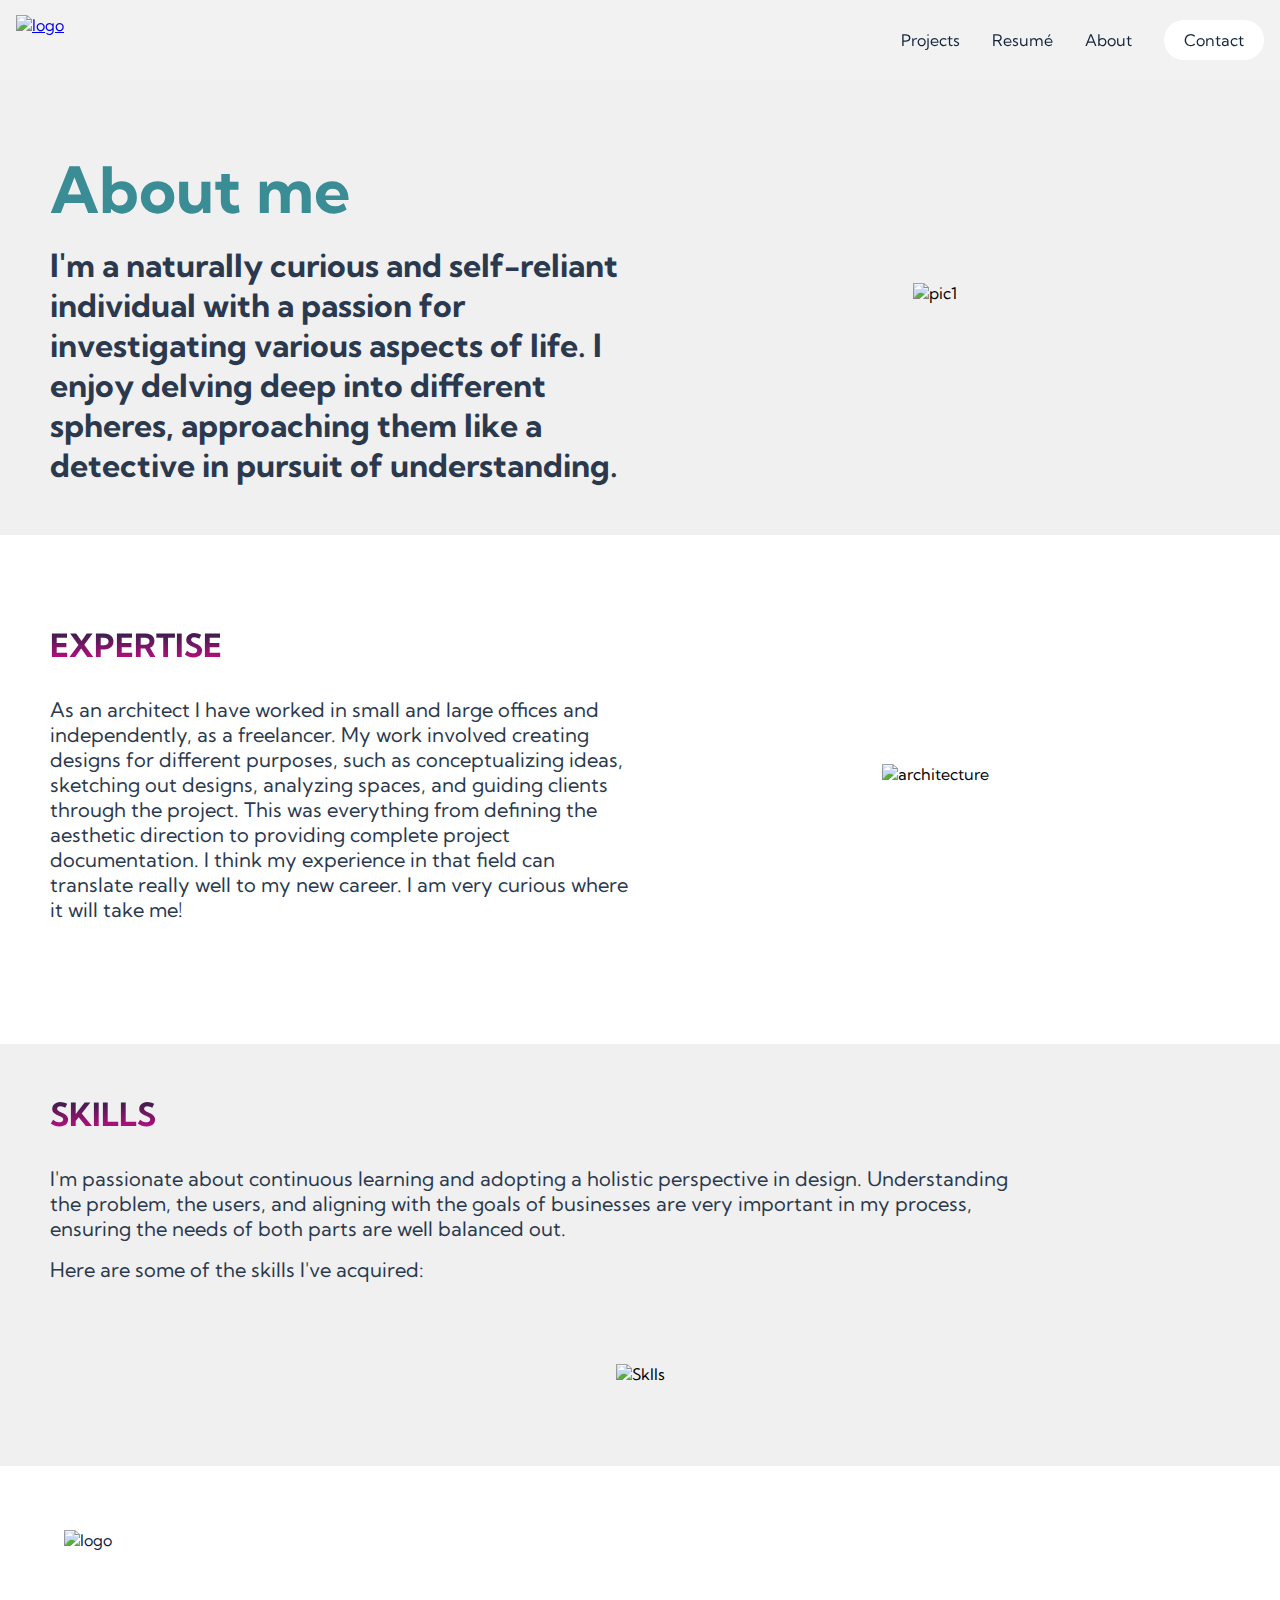
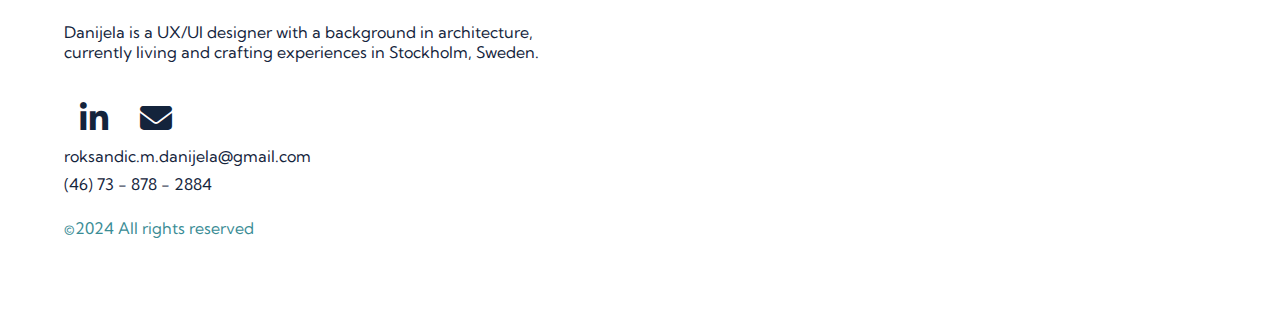
==== About.html @ 8c8cc1aa "Add files via upload" ====
<!DOCTYPE html>
<html lang="en">
<head>
    <!--Responsive website by Danijela Roksandic-->
    <meta charset="UTF-8">
    <meta name="viewport" content="width=device-width, initial-scale=1.0">
    <title>About</title>
    <link rel="stylesheet" href="styles.css"/>
    <link rel="stylesheet" href="https://cdnjs.cloudflare.com/ajax/libs/font-awesome/6.5.2/css/all.min.css" 
    />
    <link href="https://fonts.googleapis.com/css2?family=Kumbh+Sans:wght@100..900&family=Raleway:ital,wght@0,100..900;1,100..900&family=Roboto:ital,wght@0,100;0,300;0,400;0,500;0,700;0,900;1,100;1,300;1,400;1,500;1,700;1,900&display=swap" rel="stylesheet">
</head>
<body>
    <!--Navbar Section -->
   
    <nav class="navbar">

     <div class="navbar__container">
        
        <a href="/index.html" id="navbar__logo" aria-label="home">
            <img src="images/logonav.svg" alt="logo">
        </a>
     
        <div class="navbar__toggle" id="mobile-menu">
            <span class="bar"></span>
            <span class="bar"></span>
            <span class="bar"></span>
        </div>

       
        <ul class="navbar__menu">
            <li class="navbar__item">
                <a href="/index.html#cases" class="navbar__links" id="Cases">Projects</a>
            </li>
            <li class="navbar__item">
                <a href="/Resumé.html" class="navbar__links">Resumé</a>
            </li>
            <li class="navbar__item">
                <a href="#about" class="navbar__links">About</a>
            </li>
            <li class="navbar__btn">
                <a href="mailto:roksandic.m.danijela@gmail.com" class="button">Contact</a>
            </li>
        </ul>
     </div>
    </nav>

    <!-- Hero Section -->

    <div class="main" id="home">
        <div class="main__container">
              
            <div class="main__content">
                <h2 title="This is me!"> About me </h2>
                   
                <p class="about__heading">I'm a naturally curious and self-reliant individual with a passion for investigating various aspects of life. I enjoy delving deep into different spheres, approaching them like a detective in pursuit of understanding.
                   </p>
                    
            </div>
      
            <div class="main__img--container">
                <img src="images/picabout.svg" alt="pic1" id="main__img">
            </div>
         </div>
      
      </div>

      <!-- Expertise -->

      <div class="expertise" id="expertise">
        <div class="expertise__container">
            <div class="expertise__content">
                <h2>EXPERTISE</h2>
                <p>As an architect I have worked in small and large offices and independently, as a freelancer.
                    My work involved creating designs for different purposes, such as conceptualizing ideas, sketching out designs, analyzing spaces, and guiding clients through the project. This was everything from defining the aesthetic direction to providing complete project documentation.
                    I think my experience in that field can translate really well to my new career. 
                    I am very curious where it will take me!</p>
                                
                        </div>
            
                        <div class="expertise__img--container">
                            <img src="images/arch.svg" alt="architecture" id="architecture__img">
                        </div>
                    
                        </div>
                     
                </div>

     <!-- Skills-->

     <div class="expertise" id="skills">
        <div class="expertise__container">
        <div class="expertise__content">
            <h2>SKILLS</h2>
            <p>I'm passionate about continuous learning and adopting a holistic perspective in design. Understanding the problem, the users, and aligning with the goals of businesses are very important in my process, ensuring the needs of both parts are well balanced out.</p>
            <p>Here are some of the skills I've acquired:</p>
             </div>
            
             <div class="expertise__img--container">
                
             <img src="images/skills.svg" alt="Sklls" id="skills__img">
            </div>
            
            </div>
            </div>

       

       

      
    <!-- Footer Section -->

    <div class="footer">
      <div class="footer__container">
        <div class="footer__left">
          <div class="footer__logo">
              <a href="#home" id="footer__logo" aria-label="home">
                  <img src="images/logo.svg" alt="logo">
              </a>
          </div>
          <p>Danijela is a UX/UI designer with a background in architecture, 
              currently living and crafting experiences in Stockholm, Sweden.</p>
         
        </div>
        <div class="footer__right">
          <div class="social__icon">
          <a href="https://www.linkedin.com/in/danijela-roksandic/" target="_blank" aria-label="LinkedIn">
              <i class="fa-brands fa-linkedin-in"></i>
           </a>
           <a href="mailto:roksandic.m.danijela@gmail.com" class="social__icon" target="_blank" aria-label="Email">
              <i class="fa-solid fa-envelope"></i>
           </a>
          </div>
          <p><a href="mailto:roksandic.m.danijela@gmail.com">roksandic.m.danijela@gmail.com</a></p>
           
           <p>(46) 73 - 878 - 2884</p>
        </div>
      <div class="copyright"><p>&copy;2024 All rights reserved</p></div>
      </div>
    </div>

    <script src="app.js"></script>
</body>
</html>
---- styles.css ----
:root {
    --clr-titles: #14243C; 
    --clr-background: #f0f0f0;
    --clr-darker_background: #daabac;
    --clr-toggle_background: #f9f9f9;
    --clr-highlights: #D6098B;
    --clr-body_text: #2A394E;
    --clr-main_btn_hover: #3a8c9555;
    --clr-green_btitle: #3A8C95;
    --clr-mainbtn_shadow: #14243C;
    --crl-white_background: #fff;
    --crl-dark_blue:#14243c;
    --crl-gradient_title: linear-gradient(to top, #D6098B 0%, #14243C 100%);
    --crl-dark_green:#193C40;

}

.body {
    max-width: 100%;
    overflow-x: hidden;
}

* {
    box-sizing: border-box;
    margin: 0;
    padding: 0;
    font-family: 'Kumbh Sans', sans-serif;
    scroll-behavior: smooth;
}

.navbar {
    width: 100%;
    height: 80px;
    opacity: 1;
    -webkit-backdrop-filter: blur(15px);
    backdrop-filter: blur(15px);
    outline-offset: -1px;
    mix-blend-mode: normal;
    background-color: rgba(255, 255, 255, 0.2);
    background-image: linear-gradient(rgba(240, 240, 240, .2), rgba(240, 240, 240, .2));
    outline: none;
    justify-content: space-between;
    align-items: center;
    display: flex;
    position: fixed;
    top: 0%;
    bottom: auto;
    left: 0%;
    right: 0%;
    z-index: 999;
}

.navbar__container {
    display: flex;
    justify-content: space-between;
    height: 80px;
    z-index: 1;
    width: 100%;
    max-width: 1300px;
    margin: 0 auto;
   
}

#navbar__logo {
    display: flex;
    align-items: center;
    justify-content: center;
    cursor: pointer;
    padding: 15px 16px;
    height: 80px;
}

#navbar__logo img {
    width: 100%;
    height: 100%;
}

.navbar__menu {
    display: flex;
    align-items: center;
    list-style: none;
    text-align: center;
}

.navbar__item {
    height: 80px;
}

.navbar__links {
    color: var(--clr-titles);
    display: flex;
    align-items: center;
    justify-content: center;
    text-decoration: none;
    padding: 0 1rem;
    height: 100%;
    transition: all 0.3s ease;
}

.navbar__btn {
    display: flex;
    justify-content: center;
    align-items: center;
    padding: 0 1rem;
    width: 100%;
}

.button {
    display: flex;
    justify-content: center;
    align-items: center;
    text-decoration: none;
    padding: 10px 20px;
    height: 100%;
    width: 100%;
    border: none;
    outline: none;
    border-radius: 30px;
    background: var(--crl-white_background);
    color: var(--crl-dark_blue);
}

.button:hover {
background: var(--crl-dark_blue);
color: #fff;
transition: all 0.3s ease;
}

.navbar__links:hover {
    color: var(--crl-dark_blue);
    font-weight: 700;
    transition: all 0.3s ease;
}

@media screen and (max-width: 768px) {
  .navbar__container {
    display: flex;
    justify-content: space-between;
    height: 80px;
    z-index: 1;
    width: 100%;
    max-width: 1300px;
    margin: 0 auto;
  }

  .navbar__menu {
    display: grid;
    grid-template-columns: auto;
    margin: 0;
    width: 100%;
    position: absolute;
    top: -1000px;
    opacity: 1;
    transition: all 0.5s ease;
    height: 50vh;
    z-index: -1;
  }

  .navbar__menu.active {
    background: var(--clr-toggle_background);
    top: 100%;
    opacity: 1;
    transition: all 0.5s ease;
    z-index: 99;
    height: 50vh;
    font-size: 1.6rem;
  }

  .navbar__toggle .bar {
    width: 25px;
    height: 3px;
    margin: 5px auto;
    transition: all 0.3s ease-in-out;
    background: var(--crl-dark_blue);
  }

  .navbar__item {
    width: 100%;
  }

  .navbar__links {
    text-align: center;
    padding: 2rem;
    width: 100%;
    display: table;
  }

  .navbar__btn {
    padding-bottom: 2rem;
  }

  .button {
    display: flex;
    justify-content: center;
    align-items: center;
    width: 50%;
    height: 65px;
    margin: 0;
  }
  
  #navbar__logo {
    position: absolute;
  }

  #mobile-menu {
    position: absolute;
    top: 20%;
    right: 5%;
    transform: translate(5%, 20%);
  }

  .navbar__toggle .bar {
    display: block;
    cursor: pointer;
  }

  #mobile-menu.is-active .bar:nth-child(2) {
    opacity: 0;
  }

  #mobile-menu.is-active .bar:nth-child(1) {
    transform: translateY(8px) rotate(45deg);
  }

  #mobile-menu.is-active .bar:nth-child(3) {
    transform: translateY(-8px) rotate(-45deg);
  }
}

/* Hero Section CSS */

.close {
    position: absolute;
    align-items: right;
    font-size: 20px;
    cursor: pointer;
  }
.main{
    background-color:var(--clr-background);
    padding-top: 100px;
}
#home {
    background-color: var(--clr-background);
}

#parking__time {
    background-color: var(--crl-white_background);
}

.main__container {
    display: grid;
    grid-template-columns: 1fr 1fr;
    align-items: center;
    justify-self: center;
    margin: 0 auto;
    background-color: var(--clr-background);
    z-index: 1;
    width: 100%;
    max-width: 1300px;
    padding: 50px;
}
.parkingtime-page .main__container {
    display: grid;
    grid-template-columns: 1fr 1fr;
    align-items: center;
    justify-self: center;
    margin: 0 auto;
    background-color: var(--crl-white_background);
    z-index: 1;
    width: 100%;
    max-width: 1300px;
    padding: 50px;
  }

.main__content h1 {
    font-size: 5rem;
    font-weight: 800;
    background-color: var(--clr-highlights);
    background-image: var(--crl-gradient_title);
    background-size: 100%;
    -webkit-background-clip: text;
    -moz-background-clip: text;
    background-clip: text;
    -webkit-text-fill-color: transparent;
    -moz-text-fill-color: transparent;
}

.main__content h2 {
    font-size: 4rem;
    color: var(--clr-green_btitle);
  }

.main__content p {
    margin-top: 1rem;
    font-size: 2rem;
    font-weight: 700;
    color: var(--clr-body_text);
}

.main__btn {
    font-size: 1rem;
    font-weight: 700;
    font-stretch: ultra-condensed; 
    background-color: var(--crl-white_background);
    padding: 14px 32px;
    border: 2px solid var(--crl-dark_blue);
    border-radius: 30px;
    color: var(--crl-dark_blue);
    margin-top: 2rem;
    position: relative;
    transition: all 0.35s ease-in;
    outline: none;
}

.main__btn:hover {
color: var(--crl-white_background);
background: var(--clr-main_btn_hover);
box-shadow: 0 10px 10px var(--clr-mainbtn_shadow);
transition: all 0.3s ease;

}

.main__btn a {
    position: relative;
    z-index: 2;
    color: var(--crl-dark_blue);
    text-decoration: none;
}

.main__img--container {
    text-align: center;
    max-width: 100%;
}
#main__img {
    height: 80%;
    width: 80%;
    margin-bottom: 50px;
}
#hero__img--container {
    text-align: center;
    max-width: 100%;
}

#hero__img {
    height: 80%;
    width: 80%;
    margin-bottom: 50px;
}

/* Mobile Responsive */

@media screen and (max-width:768px) {
    .main__container {
        display: grid;
        grid-template-columns: 1fr;
        align-items: center;
        justify-self: center;
        width: 100%;
        margin: 0 auto;
        height: auto;
        padding: 20px;
    }
    .parkingtime-page .main__container {
        display: grid;
        grid-template-columns: 1fr;
        align-items: center;
        justify-self: center;
        width: 100%;
        margin: 0 auto;
        height: auto;
        padding: 20px;
      }
    .main__content {
        text-align: center;
        margin-bottom: 4rem;
    }
    .main__content h1 {
        font-size: 2.5rem;
        margin-top: 2rem;
        
    }
    .main__content h2 {
        font-size: 3rem;
        justify-self: center;
        align-items: center;
    }
    .main__content p {
        margin-top: 1rem;
        font-size: 1.5rem;
        justify-self: center;
        align-items: center;
    }
    #main__img {
        max-height: 300px;
        width: auto;
        height: auto;
        object-fit: contain;
    }
    #heroPT__img {
        max-height: 300px;
        width: auto;
        height: auto;
        object-fit: contain;
        max-width: 100%;
    }
}

@media screen and (max-width:820px) {
    .main__content h2 {
        font-size: 2.5rem;
        justify-self: center;
        align-items: center;
    }
    .main__content p {
        margin-top: 1rem;
        font-size: 1.5rem;
        justify-self: center;
        align-items: center;
    }
}

@media screen and (max-width:480px) {
    .main__content h1 {
        font-size: 2rem;
        margin-top: 3rem;
    }
    .main__content h2 {
        font-size: 2rem;
    }
    .main__content p {
        margin-top: 2rem;
        font-size: 1.5rem;
    }
.main__btn {
    padding: 12px 36px;
    margin: 2.5rem 0;
}
.parkingtime-page .main__container {
    display: grid;
    grid-template-columns: 1fr;
    align-items: center;
    justify-self: center;
    width: 100%;
    margin: 0 auto;
    height: auto;
    padding: 20px;
    max-width: 100%;
  }
  #heroPT__img {
    width: auto;
    height: auto;
    object-fit: contain;
}
}

/* About me and Project intro Section CSS */

.about{
    background-color: var(--crl-white_background);
    margin-top: 40px;
}
.parkingtime-page .about {
    background-color: var(--clr-background);
   margin-top:0;
   max-width: 100%;
}
#intro__description {
    background-color: var(--clr-background);
    padding: 150px 32px;
}

.about__container {
    display: grid;
    grid-template-columns: 1fr 1fr;
    align-items: center;
    justify-self: center;
    margin: 0 auto;
    height: auto;
    background-color: var(--crl-white_background);
    z-index: 0;
    width: 100%;
    max-width: 1300px;
    padding: 50px 50px;
}
.parkingtime-page .about__container { 
    grid-template-columns: 1fr;
    align-items: center;
    justify-self: center;
    margin: 0 auto;
    height: auto;
    background-color: var(--crl-white_background);
    z-index: 0;
    width: 100%;
    max-width: 1300px;
    padding: 50px 50px;
    border-radius: 32px;
    filter: drop-shadow(0px 4px 4px rgba(0, 0, 0, 0.25));
  }

.about__heading span {
    background: #ee0979; 
    background-image: var(--crl-gradient_title);
    background-size: 100%;
    -webkit-background-clip: text;
    -moz-background-clip: text;
    background-clip: text;
    -webkit-text-fill-color: transparent;
    -moz-text-fill-color: transparent;
  }

.about__content h2 {
    font-size: 3rem;
    background-color: #ee0979;
    background-image: var(--crl-gradient_title);
    background-size: 100%;
    -webkit-background-clip: text;
    -moz-background-clip: text;
    background-clip: none;
    -webkit-text-fill-color: transparent;
    -moz-text-fill-color: transparent;
  }

  #intro__description h2 {
    font-size: 1rem;
    background-color: var(--crl-dark_blue);
    background-size: 100%;
    -webkit-background-clip: text;
    -moz-background-clip: text;
    background-clip: none;
    -webkit-text-fill-color: transparent;
    -moz-text-fill-color: transparent;
  }

  .about__content h3 {
    font-size: 2rem;
    background-color: var(--crl-dark_blue);
    background-size: 100%;
    -webkit-background-clip: text;
    -moz-background-clip: text;
    background-clip: none;
    -webkit-text-fill-color: transparent;
    -moz-text-fill-color: transparent;
  }

.about__content p {
    margin-top: 1rem;
    font-size: 1.5rem;
    font-weight: 400;
    color: var(--clr-body_text);
}
.about__content a {
    text-decoration: none;
    color: var(--clr-titles);
}

.about__content a:visited {
    text-decoration: none;
    color: var(--clr-titles) !important;
}

.about__img--container {
    text-align: center;
}
#about__img {
    max-height: 400px;
    width: auto;
    height: auto;
    object-fit: contain;
}


/* Mobile Responsive */

@media screen and (max-width:768px) {
    .about__container {
        display: grid;
        grid-template-columns: 1fr;
        align-items: center;
        justify-self: center;
        width: 100%;
        margin: 0 auto;
        height: auto;
        padding: 20px;
    }
    .about__content {
        text-align: center;
        margin-bottom: 3rem;
    }

    #intro__description {
        padding: 75px 32px;
    }

    #intro__description .about__content{
        text-align: left;
        margin-bottom: 0;
        padding: 20px;
    }
   
    .about__content h2 {
        font-size: 2rem;
    }

    .about__content h3 {
        font-size: 1.5rem;
        max-width: 600px;
        margin: 0 auto 1rem auto;
    }
    .about__content p {
      max-width: 600px;
        margin: 0 auto;
        font-size: 1rem;
    }

    #intro__description .about__content p {
        margin-top: 1rem;
    }

    .parkingtime-page .about__container { 
        grid-template-columns: 1fr;
        align-items: center;
        justify-self: center;
        margin: 0 auto;
        height: auto;
        background-color: var(--crl-white_background);
        z-index: 0;
        width: 100%;
        max-width: 1300px;
        padding: 20px;
        border-radius: 32px;
        filter: drop-shadow(0px 4px 4px rgba(0, 0, 0, 0.25));
      }
}

@media screen and (max-width:480px) {

    #intro__description {
        padding: 75px 32px;
    }

    .about__content h2 {
        font-size: 2rem;
    }

    .about__content h3 {
        font-size: 1.5rem;
    }
    .about__content p {
        margin-top: 2rem;
        font-size: 1rem;
    }
    #intro__description .about__content p {
        margin-top: 1rem;
    }
}

/* Expertise and Skills */

.expertise{
    background-color: var(--crl-white_background);
    margin-top: 40px;
}
#skills {
    background-color: var(--clr-background);
    margin-top: 40px;
}

.expertise__container {
    display: grid;
    grid-template-columns: 1fr 1fr;
    align-items: center;
    justify-self: center;
    margin: 0 auto;
    height: auto;
    background-color: var(--crl-white_background);
    z-index: 0;
    width: 100%;
    max-width: 1300px;
    padding: 50px 50px;
}

#skills .expertise__container {
    display: grid;
    grid-template-columns: 1fr;
    align-items: center;
    justify-self: center;
    margin: 0 auto;
    height: auto;
    background-color: var(--clr-background);
    z-index: 0;
    width: 100%;
    max-width: 1300px;
    padding: 50px 50px;
}
.expertise__content {
    margin-bottom: 2rem;
}

#skills .expertise__content p {
    margin-top: 1rem;
    font-size:20px;
    text-align: left;
    padding-right: 200px;
    font-weight: 400;
    color: var(--clr-body_text);
}

.expertise__content h2 {
    font-size: 2rem;
    background-color: #ee0979;
    background-image: var(--crl-gradient_title);
    background-size: 100%;
    -webkit-background-clip: text;
    -moz-background-clip: text;
    background-clip: none;
    -webkit-text-fill-color: transparent;
    -moz-text-fill-color: transparent;
    margin-bottom: 2rem;
  }

  .expertise__content h3 {
    font-size: 2rem;
    background-color: var(--crl-dark_blue);
    background-size: 100%;
    -webkit-background-clip: text;
    -moz-background-clip: text;
    background-clip: none;
    -webkit-text-fill-color: transparent;
    -moz-text-fill-color: transparent;
  }

.expertise__content p {
    margin-top: 1rem;
    font-size:20px;
    font-weight: 400;
    color: var(--clr-body_text);
}

.expertise__content a {
    text-decoration: none;
    color: var(--clr-titles);
}

.expertise__content a:visited {
    text-decoration: none;
    color: var(--clr-titles) !important;
}

.expertise__img--container {
    max-width: 100%;
    text-align: center;
    margin-bottom: 2rem;
   
}

#architecture__img {
    width: 60%;
    height: 60%;
    object-fit: contain;
}
img[src="images/skills.svg"]  {
    width: 50%;
    height: auto;
    margin-top: 50px;
    object-fit: contain;
    align-items: center;
}

/* Mobile Responsive */

@media screen and (max-width:768px) {

    img[src="images/skills.svg"]  {
        width: 100%;
        height: auto;
        margin-top: 10px;
        object-fit: contain;
    }
    .expertise__container {
        display: grid;
        grid-template-columns: 1fr;
        align-items: center;
        justify-self: center;
        width: 100%;
        margin: 0 auto 2rem auto;
        height: auto;
        padding: 20px;
    }
    .expertise__content {
        text-align: center;
        margin-bottom: 3rem;
    }

    #skills .expertise__content p {
        padding: 0;
        text-align: center;
        font-size: 1rem;
    }
   
    .expertise__content h2 {
        font-size: 2rem;
    }

    .expertise__content h3 {
        font-size: 1.5rem;
        max-width: 600px;
        margin: 0 auto 1rem auto;
    }
    .expertise__content p {
      max-width: 600px;
        margin: 0 auto;
        font-size: 1rem;
    }
 

}

@media screen and (max-width:480px) {


    .expertise__content h2 {
        font-size: 2rem;
    }

    .expertise__content h3 {
        font-size: 1.5rem;
    }
    .expertise__content p {
        margin-top: 2rem;
        font-size: 1rem;
    }
}


/* Cases Section CSS */

.cases{
    background-color: var(--clr-background);
    margin-top: 40px;
}
.cases__container--mobile {
    display: none; 
  }

.cases__container {
    display: grid;
    grid-template-columns: 1fr 1fr;
    align-items: center;
    justify-self: center;
    margin: 0 auto;
    height: auto;
    background-color: var(--crl-white_background);
    z-index: 1;
    width: 100%;
    max-width: 1300px;
    padding: 25px 50px;
}
#cases .cases__container:nth-child(2) {

    background-color: var(--clr-background); 
    padding: 20px;}

.cases__content {
    padding: 20px;
}

.cases__btn {
    font-size: 1rem;
    font-weight: 700;
    font-stretch: ultra-condensed; 
    background-color: var(--crl-white_background);
    padding: 14px 32px;
    border: 2px solid var(--crl-dark_blue);
    border-radius: 30px;
    color: var(--crl-dark_blue);
    margin-top: 2rem;
    position: relative;
    transition: all 0.35s ease-in;
    outline: none;
}

.cases__btn:hover {
color: var(--crl-white_background);
background: var(--clr-main_btn_hover);
box-shadow: 0 10px 10px var(--crl-dark_blue);
transition: all 0.3s ease;
}

.cases__btn a {
    position: relative;
    z-index: 2;
    color: var(--crl-dark_blue);
    text-decoration: none;
}

/* modal popup */

[data-modal] div {
    display: flex;
    flex-direction: column;
    align-items: center;
    justify-content: center;
}

[data-modal] {
   position: fixed;
    padding: 2rem;
    background: #9ceb97;
    border-radius: 1rem;
    z-index: 10;
    top: 50%;
    left: 50%;
    transform: translate(-50%, -50%);
    box-shadow: 0 10px 10px var(--crl-dark_blue);
    border: 2px solid var(--crl-dark_blue);
    font-size: 1.5rem;
    font-weight: 500;
    color:#ee0979;
}

[data-modal]::backdrop {
    backdrop-filter: blur(5px)!important;
}

/* button ABF trigger */

[data-open-modal] {
    font-size: 1rem;
    font-weight: 700;
    font-stretch: ultra-condensed; 
    background-color: var(--crl-white_background);
    padding: 14px 32px;
    border: 2px solid var(--crl-dark_blue);
    border-radius: 30px;
    color: var(--crl-dark_blue);
    margin-top: 2rem;
    position: relative;
    transition: all 0.35s ease-in;
    outline: none;
    cursor: pointer;
}

/* close modal pupup button */

[data-close-modal] {
    font-size: 1rem;
    font-weight: 700;
    font-stretch: ultra-condensed; 
    background-color: var(--crl-white_background);
    padding: 8px 32px;
    border: 2px solid var(--crl-dark_blue);
    border-radius: 24px;
    color: var(--crl-dark_blue);
    margin-top: 2rem;
    position: relative;
    transition: all 0.35s ease-in;
    outline: none;
    cursor: pointer;
}

[data-close-modal]:hover {
    box-shadow: 0 3px 3px var(--crl-dark_blue);
    transition: all 0.3s ease;
    }

[data-open-modal]:hover {
    background: var(--clr-main_btn_hover);
    box-shadow: 0 10px 10px var(--crl-dark_blue);
    transition: all 0.3s ease;
    }

.cases__heading--section {
    background-color: var(--clr-background);
    background-size: 30%;
}

.cases .cases__heading--section h1 {
    display: grid;
    grid-template-columns: 1fr 1fr;
    align-items: center;
    justify-self: center;
    margin: 0 auto;
    height: auto;
    z-index: 1;
    width: 100%;
    max-width: 1300px;
    padding: 50px;
   color: var(--clr-titles);
    font-size: 3rem;
}

.cases h1 span {
    position: relative;
    z-index: 10
}

.cases h1 span::before {
    content: '';
    width: 100%;
    height: 20px;
    background: linear-gradient(90deg, var(--clr-main_btn_hover), var(--clr-background));
    position: absolute;
    left: 0;
    bottom: 2px;
    z-index: -1;
    border-radius: 2px;
    transition: .2s
}

.cases__content h2 {
    font-size: 3rem;
    background-color: var(--clr-green_btitle);
    background-size: 100%;
    -webkit-background-clip: text;
    -moz-background-clip: text;
    background-clip: none;
    -webkit-text-fill-color: transparent;
    -moz-text-fill-color: transparent;
  }

  .cases__content h3 {
    font-size: 2rem;
    color: var(--clr-titles);
    max-width: 370px;
  }

.cases__content p {
    margin-top: 1rem;
    font-size: 20px;
    font-weight: 400;
    color: var(--clr-body_text);
    max-width: 500px;
}

.cases__img--container img {
    text-align: center;
    max-width: 100%;
    height: auto;
    object-fit: contain;
    padding-left: 2rem;
}
#cases__img {
    height: 525px;
    width: 400px;
}
.cases__img--container:hover {
    transform: scale(1.075);
    transition: 0.2s ease-in;
    cursor: pointer;
}


/* Mobile Responsive */

@media screen and (max-width:768px) {
    
    .cases__container--mobile {
        display: block;
        margin: 2rem auto;
    }
    
    .cases__container {
        display: none;
      }
      .cases__container:nth-child(2) {
        display: block;
      }

    .cases__container {
        display: grid;
        grid-template-columns: 1fr;
        align-items: center;
        justify-self: center;
        width: 100%;
        margin: 2rem auto;
        height: auto;
    }
    .cases__container {
        display: none;
      }

    .cases__content {
        text-align: center;
        margin-bottom: 4rem;
        max-width: 400px;
        margin: 0 auto;
    }

    .cases .cases__heading--section h1 {
        display: flex;
       flex-direction: column;
        font-size: 2rem;
        margin-top: 2rem;
        text-align: center;
    }
    .cases h1 span::before {
        height: 15px;
        width: 100%;
    }
    
    .cases__content h2 {
        font-size: 2rem;
    }

    .cases__content h3 {
        font-size: 1.5rem;
        
    }
    .cases__content p {
        margin-top: 0.75rem;
        font-size: 1rem;
    }
    .cases__img--container {
        max-width: 300px;
        margin: 0 auto;
    }
    .cases__img--container img {
        padding-left: 8px;
    }
    .cases__container:not(:first-child) {
        margin: top 0;
    }
}

@media screen and (max-width:480px) {

    .cases__content h1 {
        font-size: 2rem;
    }
    .cases__content h2 {
        font-size: 2rem;
    }

    .cases__content h3 {
        font-size: 1.5rem;
    }
    .cases__content p {
        margin-top: 2rem;
        font-size: 1rem;
    }
    .cases__img--container img {
        padding-left: 8px;
    }
}


/* Projects Section CSS */

.projects {
    background: var(--clr-background);
    display: flex;
    flex-direction: column;
    justify-content: center;
    align-items: center;
    height: 100%;
    padding: 6rem 0;
  }
  
  .projects h1 {
    background-color: var(--clr-titles);
    background-size: 100%;
    -webkit-background-clip: text;
    -moz-background-clip: text;
    background-clip: text;
    -webkit-text-fill-color: transparent;
    -moz-text-fill-color: transparent;
    margin-bottom: 5rem;
    font-size: 3rem;
  }
  
  .projects__wrapper {
    display: grid;
    grid-template-columns: 1fr 1fr 1fr 1fr;
    grid-template-rows: 1fr;
  }
  
  .projects__card {
    margin: 16px;
    height: 425px;
    width: 300px;
    border-radius: 16px;
    display: flex;
    flex-direction: column;
    justify-content: center;
    color: var(--crl-white_background);
    background: var(--crl-dark_green); 
    transition: 0.3s ease-in;
  }
  
  .projects__card:nth-child(2) {
    background: var(--crl-dark_green); 
 
  }
  
  .projects__card:nth-child(3) {
    background: var(--crl-dark_green); 
  }
  
  .projects__card h2 {
    text-align: center;
    font-size: 2rem;
  }
  
  .projects__card p {
    text-align: center;
    padding: 1rem 2rem;
    font-size: 1rem;
    text-align: center;
  }
  
  .projects__btn {
    display: flex;
    justify-content: center;
    margin-top: 16px;
  }
  
  .projects__card button {
    color: var(--crl-dark_blue);
    padding: 14px 32px;
    border: 2px solid var(--clr-highlights);
    outline: none;
    border-radius: 2rem;
    background: var(--crl-white_background);
    font-size: 1rem;
    font-weight: 700;
    font-stretch: ultra-condensed;
  }
  
  .projects__card button:hover {
    color: var(--crl-dark_blue);
    background: var(--clr-main_btn_hover);
    box-shadow: 0 10px 10px var(--crl-dark_blue);
    transition: all 0.3s ease;
    cursor: pointer;
       
  }
  
  .projects__card:hover {
    transform: scale(1.075);
    transition: 0.3s ease-in;
    cursor: pointer;
    color: #14243C;
    background:var(--clr-main_btn_hover);
    box-shadow: 0 10px 10px #ee0979;
    transition: all 0.3s ease;
  }
  
  @media screen and (max-width: 1300px) {
    .projects__wrapper {
      grid-template-columns: 1fr 1fr;
    }
  }
  
  @media screen and (max-width: 768px) {
    .projects__wrapper {
      grid-template-columns: 1fr;
    }
    .projects h1 {
        font-size: 2rem;
    }
  }
  
/* Footer CSS */

.footer__container {
    display: grid;
    grid-template-columns: 1fr 1fr;
    align-items: center;
    justify-self: center;
    margin: 0 auto;
    height: auto;
    background-color: var(--crl-white_background);
    z-index: 1;
    width: 100%;
    max-width: 1300px;
    padding: 4rem;
}

#footer__logo {
    display: flex;
    align-items: center;
    cursor: pointer;
    margin-bottom: 2rem;
    width: 60px;
    height: 60px;
}

#footer__logo img {
    width: 100%;
    height: 100%;
}

    .footer  h2 {
    color: var(--clr-titles);
    margin-bottom: 32px;
    }

    .footer  p {
        color: var(--clr-titles);
        text-decoration: none;
        margin-bottom: 0.5rem;
        }

 .copyright p {
        text-align: left;
        margin-top: 1rem;
        margin-bottom: 0.5rem;
       color: var(--clr-green_btitle);
    }

.footer a {
    color: var(--clr-titles);
    text-decoration: none;
}

.social__icon a {
    font-size: 2rem;
    margin-left: 1rem;
    margin-bottom: 0;
    text-decoration: none; 
    cursor: pointer;
    display: flex;
    justify-content: right;
    padding: 2rem 0;
}

.social__icon {
    align-items: right;
    cursor: pointer;
    margin-bottom: 2rem;
    height: 60px; 
    display: flex;
    justify-content: right;
}


.footer a:hover { 
    color: #D6098B;
    transition: 0.3s ease-out;
}

.footer__left {
    text-align: left;
    justify-content: left;
}
.footer__right {
    justify-content: right;
    text-align: right;
}

@media screen and (max-width: 1300px) {
    .footer__container {
      grid-template-columns: 1fr;
      text-align: center;
      
    }
    .footer__left {
        text-align: left;
        max-width: 500px;
    }
    .footer__right {
        text-align: left;
        margin-top: 0;
        max-width: 300px;
    }
   
    .footer__logo {
        margin-bottom: 2rem;
    }
    .social__icon a {
        font-size: 2rem;
        margin-right: 1rem;
        margin-bottom: 0;
        justify-content: left;
        padding: 2rem 0;
    }
    
    .social__icon {
        align-items: right;
        margin-bottom: 1rem; 
        justify-content: left;
    }
    .copyright p {
        text-align: left;
        margin-top: 1rem;
        font-size: 1rem;
       color: var(--clr-green_btitle);
    }
  }
  
  @media screen and (max-width: 768px) {
    .footer__container {
      grid-template-columns: 1fr;
    }
    .footer__right {
        margin-top: 1rem;
    }

    .footer h1 {
        font-size: 2rem;
    }

    .social__icon a {
        font-size: 2rem;
        margin-right: 1rem;
        margin-bottom: 0;
        justify-content: left;
        padding: 2rem 0;
    }
    
    .social__icon {
        align-items: left;
        margin-bottom: 1rem; 
        justify-content: left;
    }

    .copyright p {
        text-align: left;
        margin-top: 1rem;
        font-size: 1rem;
       color: var(--clr-green_btitle);
    }

  }
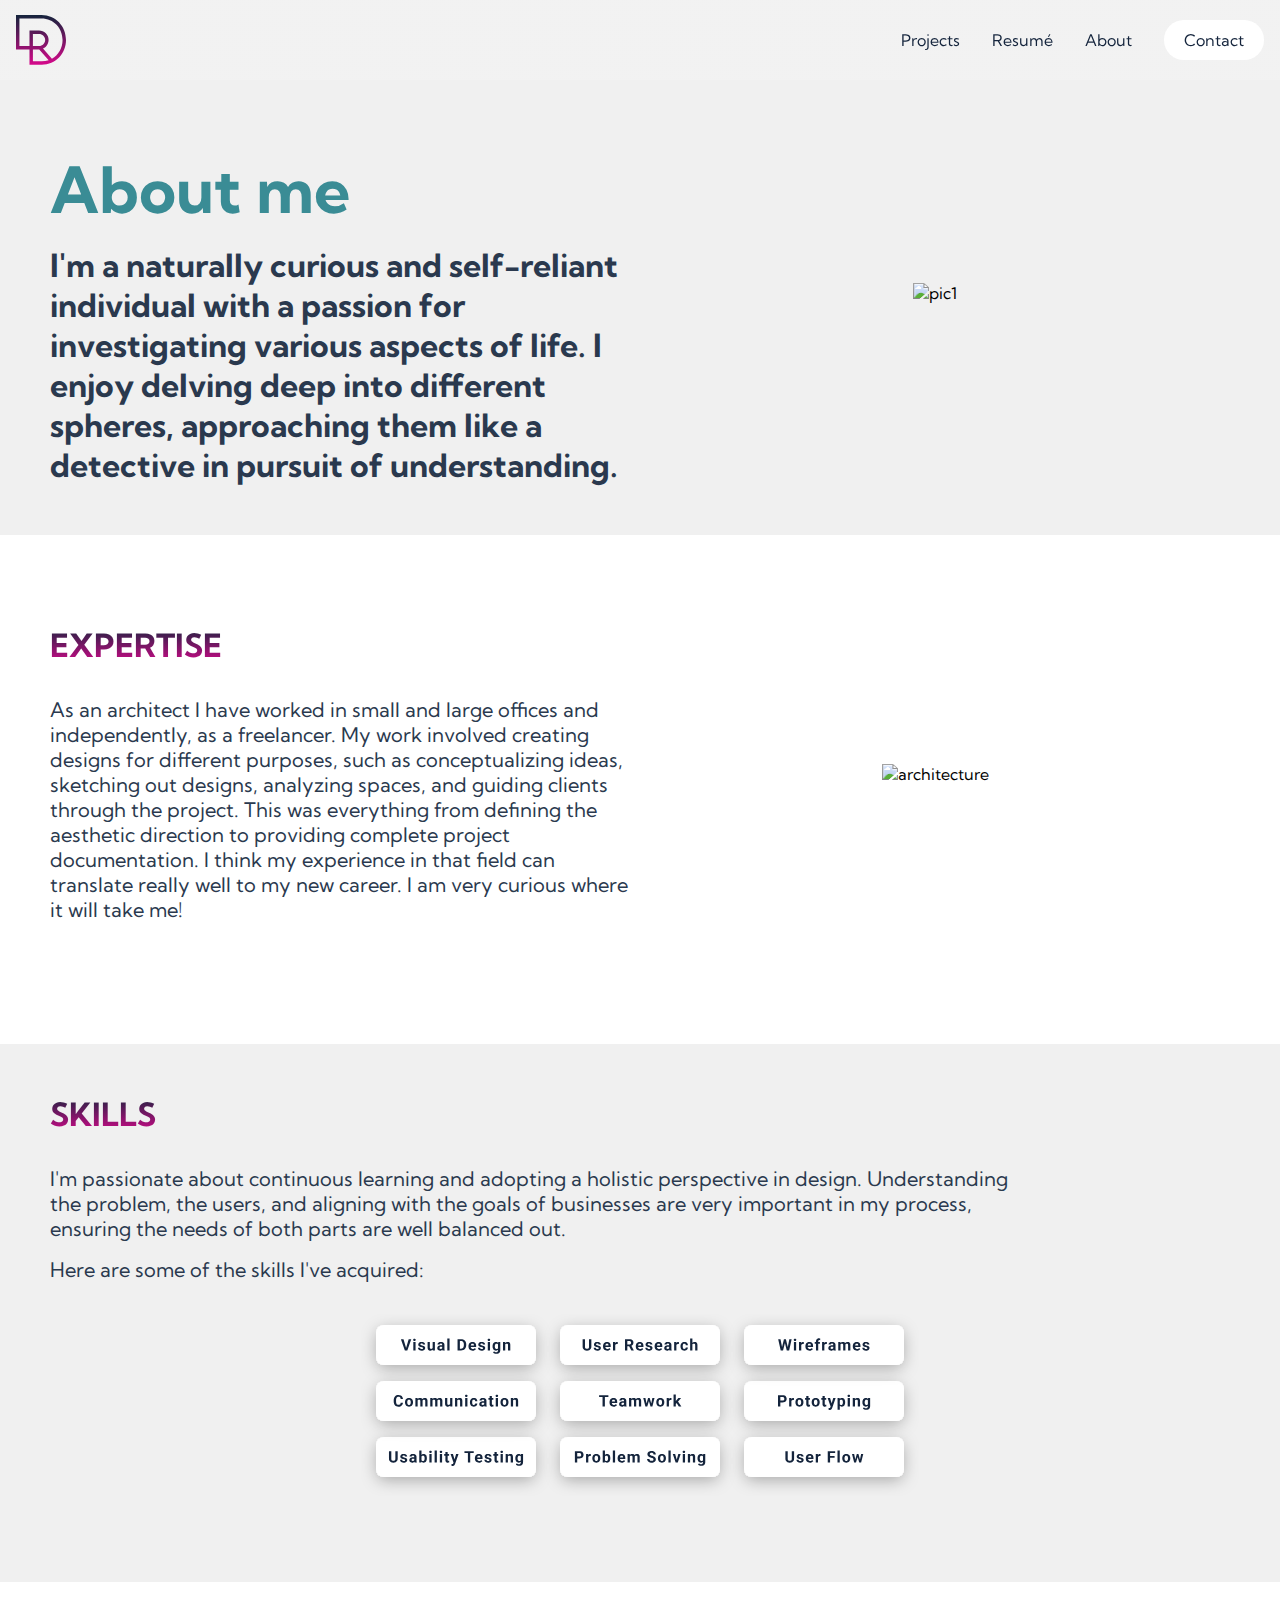
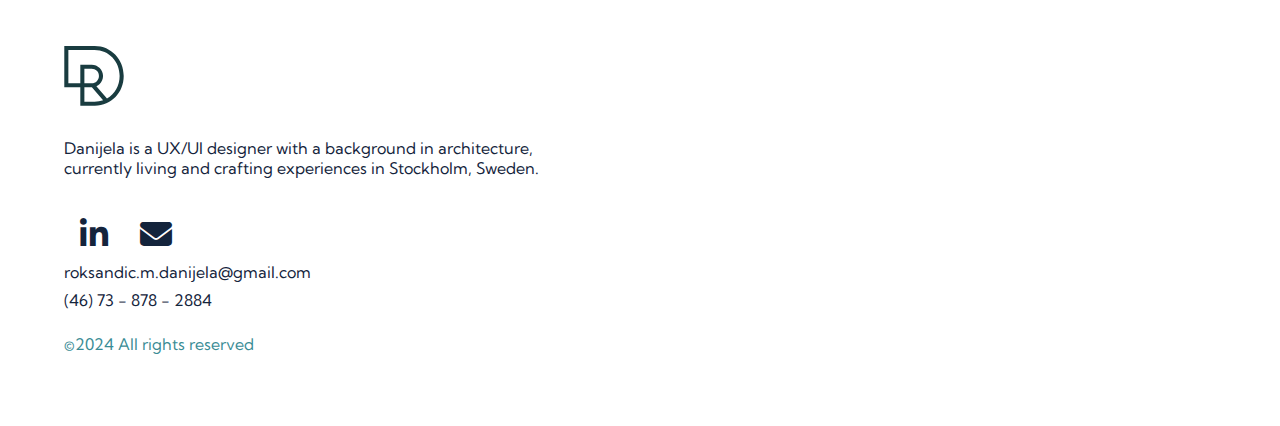
==== commit 9a3aed8c: "Update About.html" ====
--- a/About.html
+++ b/About.html
@@ -18,7 +18,7 @@
      <div class="navbar__container">
         
         <a href="/index.html" id="navbar__logo" aria-label="home">
-            <img src="images/logonav.svg" alt="logo">
+            <img src="logonav.svg" alt="logo">
         </a>
      
         <div class="navbar__toggle" id="mobile-menu">
@@ -59,7 +59,7 @@
             </div>
       
             <div class="main__img--container">
-                <img src="images/picabout.svg" alt="pic1" id="main__img">
+                <img src="picabout.svg" alt="pic1" id="main__img">
             </div>
          </div>
       
@@ -79,7 +79,7 @@
                         </div>
             
                         <div class="expertise__img--container">
-                            <img src="images/arch.svg" alt="architecture" id="architecture__img">
+                            <img src="arch.svg" alt="architecture" id="architecture__img">
                         </div>
                     
                         </div>
@@ -98,7 +98,7 @@
             
              <div class="expertise__img--container">
                 
-             <img src="images/skills.svg" alt="Sklls" id="skills__img">
+             <img src="skills.svg" alt="Sklls" id="skills__img">
             </div>
             
             </div>
@@ -116,7 +116,7 @@
         <div class="footer__left">
           <div class="footer__logo">
               <a href="#home" id="footer__logo" aria-label="home">
-                  <img src="images/logo.svg" alt="logo">
+                  <img src="logo.svg" alt="logo">
               </a>
           </div>
           <p>Danijela is a UX/UI designer with a background in architecture, 
@@ -142,4 +142,4 @@
 
     <script src="app.js"></script>
 </body>
-</html>+</html>
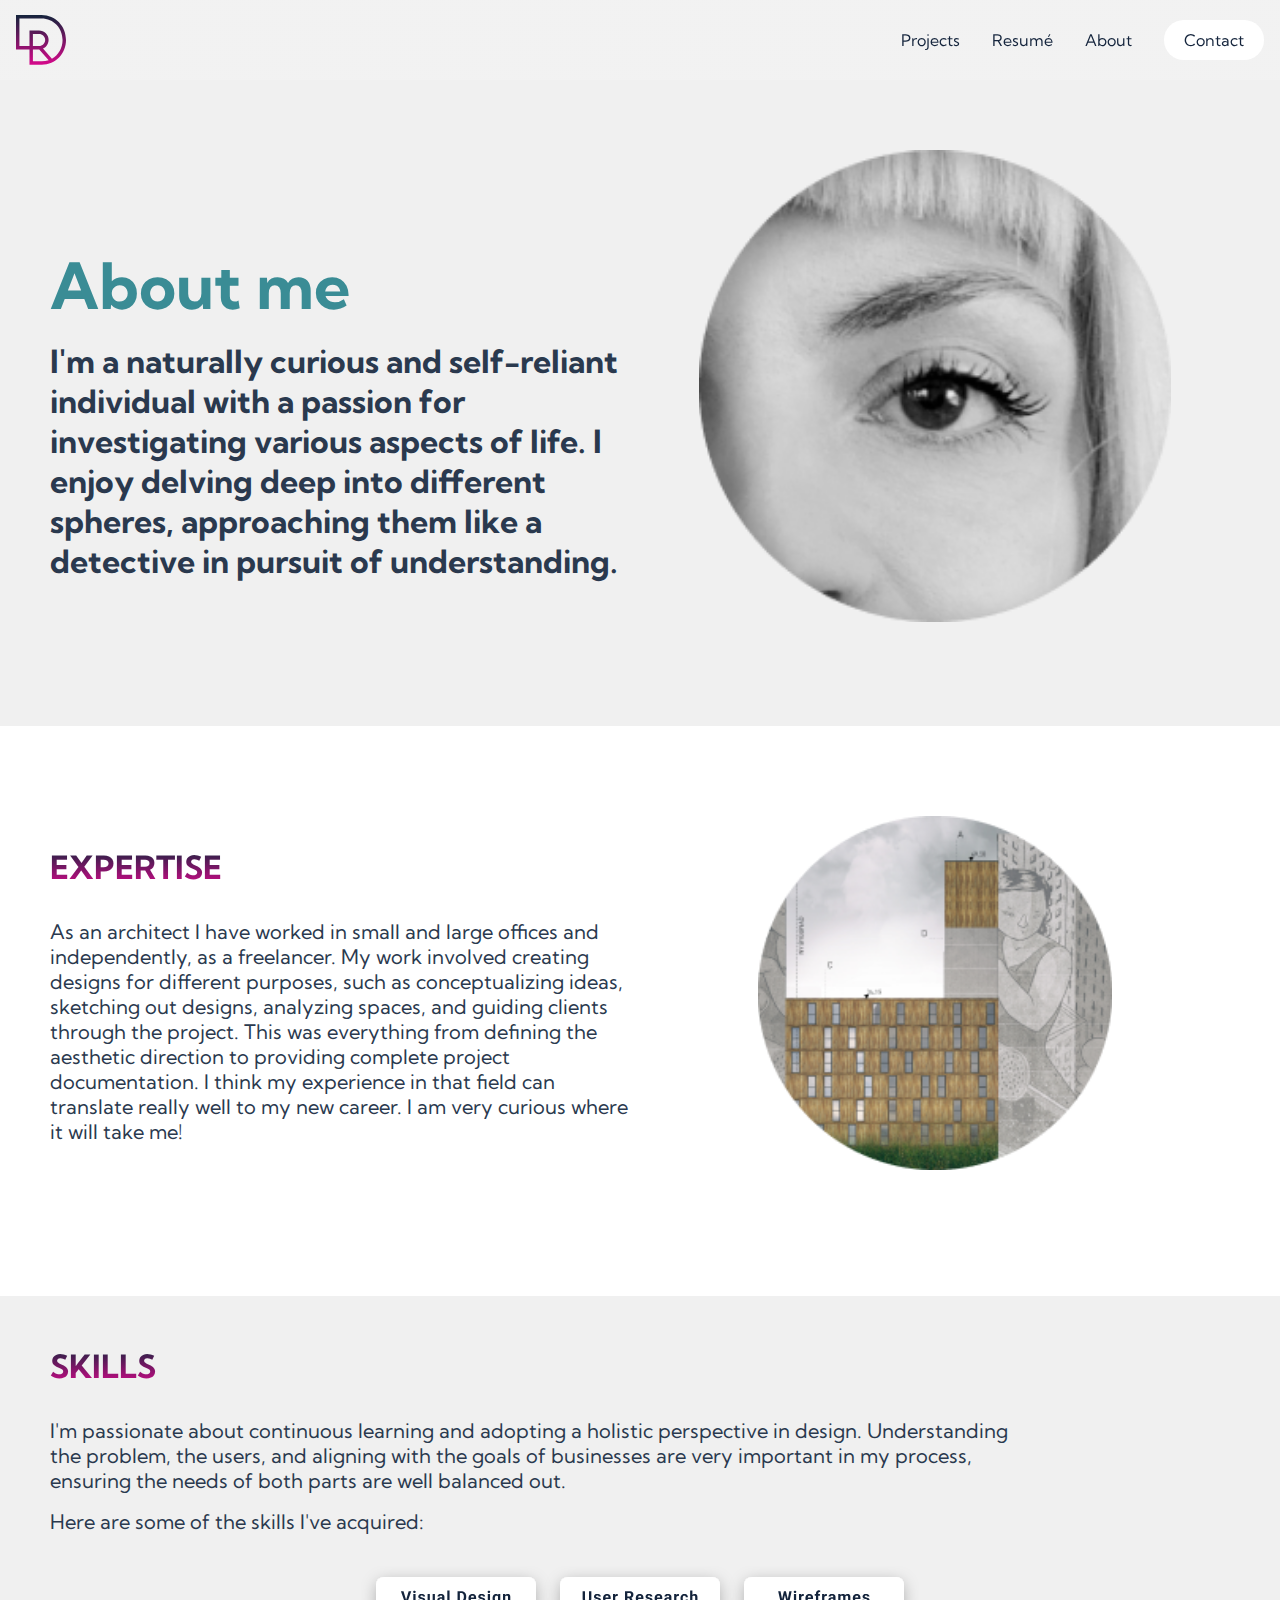
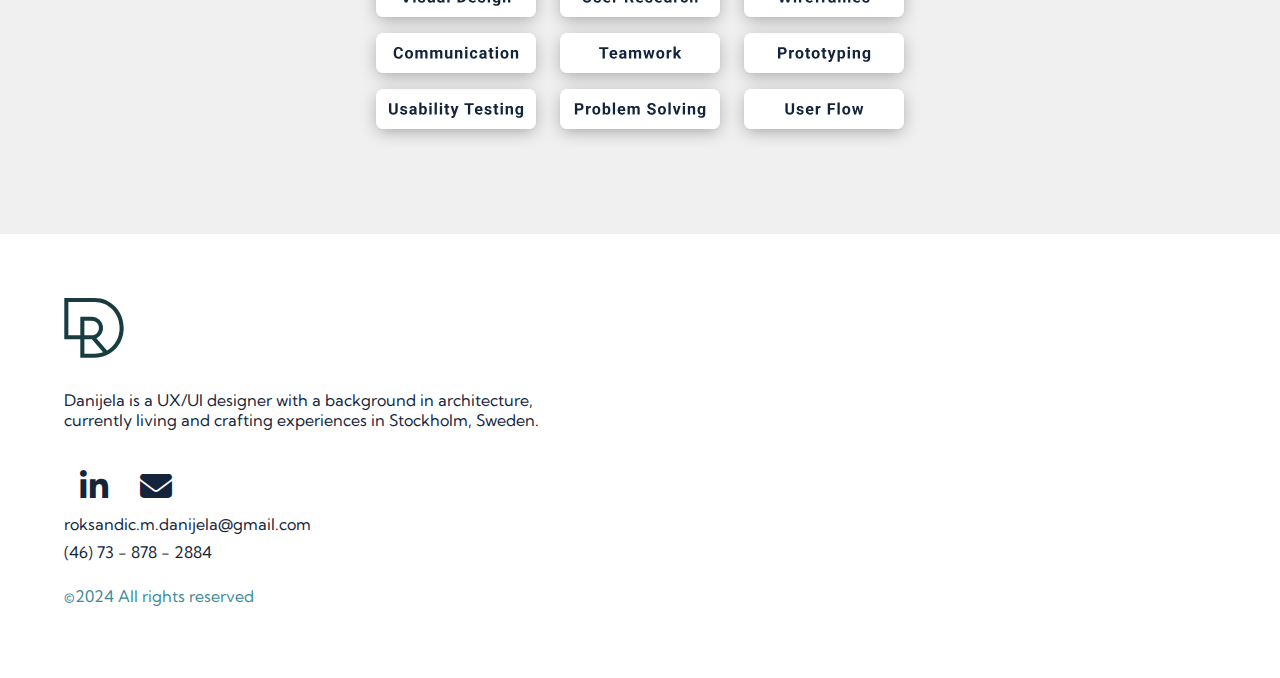
==== commit 1fa4eb35: "Update About.html" ====
--- a/About.html
+++ b/About.html
@@ -59,7 +59,7 @@
             </div>
       
             <div class="main__img--container">
-                <img src="picabout.svg" alt="pic1" id="main__img">
+                <img src="picabout.png" alt="pic1" id="main__img">
             </div>
          </div>
       
@@ -79,7 +79,7 @@
                         </div>
             
                         <div class="expertise__img--container">
-                            <img src="arch.svg" alt="architecture" id="architecture__img">
+                            <img src="arch.png" alt="architecture" id="architecture__img">
                         </div>
                     
                         </div>
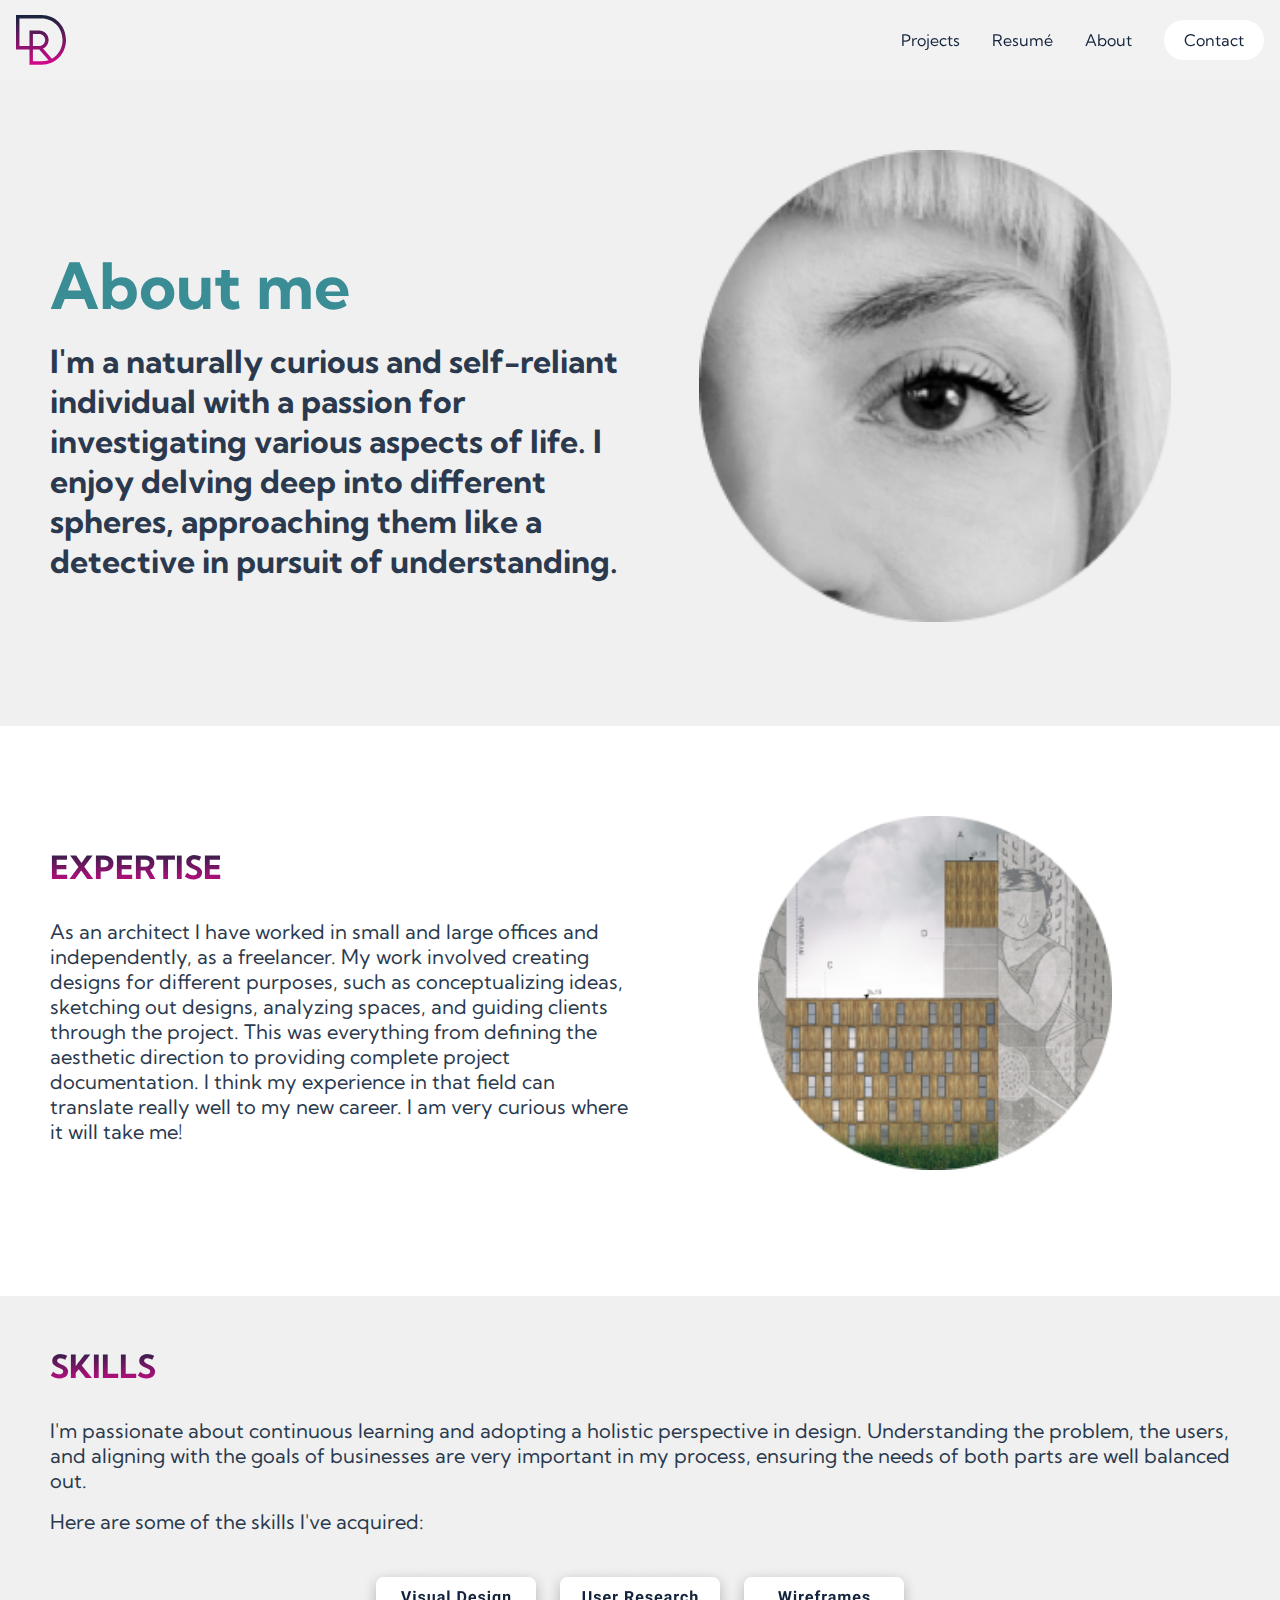
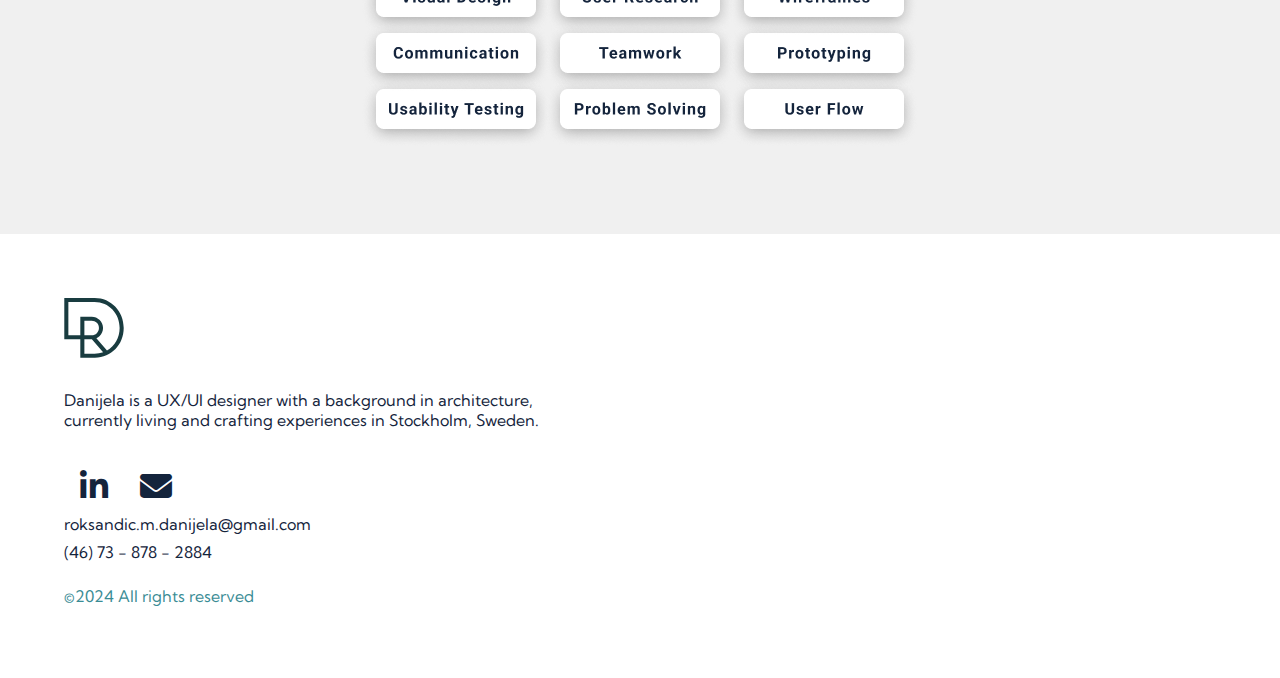
==== commit 4f0b0f8f: "Update About.html" ====
--- a/About.html
+++ b/About.html
@@ -98,7 +98,7 @@
             
              <div class="expertise__img--container">
                 
-             <img src="skills.svg" alt="Sklls" id="skills__img">
+             <img src="skills.png" alt="Sklls" id="skills__img">
             </div>
             
             </div>
--- a/styles.css
+++ b/styles.css
@@ -700,7 +700,6 @@
     margin-top: 1rem;
     font-size:20px;
     text-align: left;
-    padding-right: 200px;
     font-weight: 400;
     color: var(--clr-body_text);
 }
@@ -770,7 +769,7 @@
 
 @media screen and (max-width:768px) {
 
-    img[src="images/skills.svg"]  {
+    img[src="images/skills.png"]  {
         width: 100%;
         height: auto;
         margin-top: 10px;
